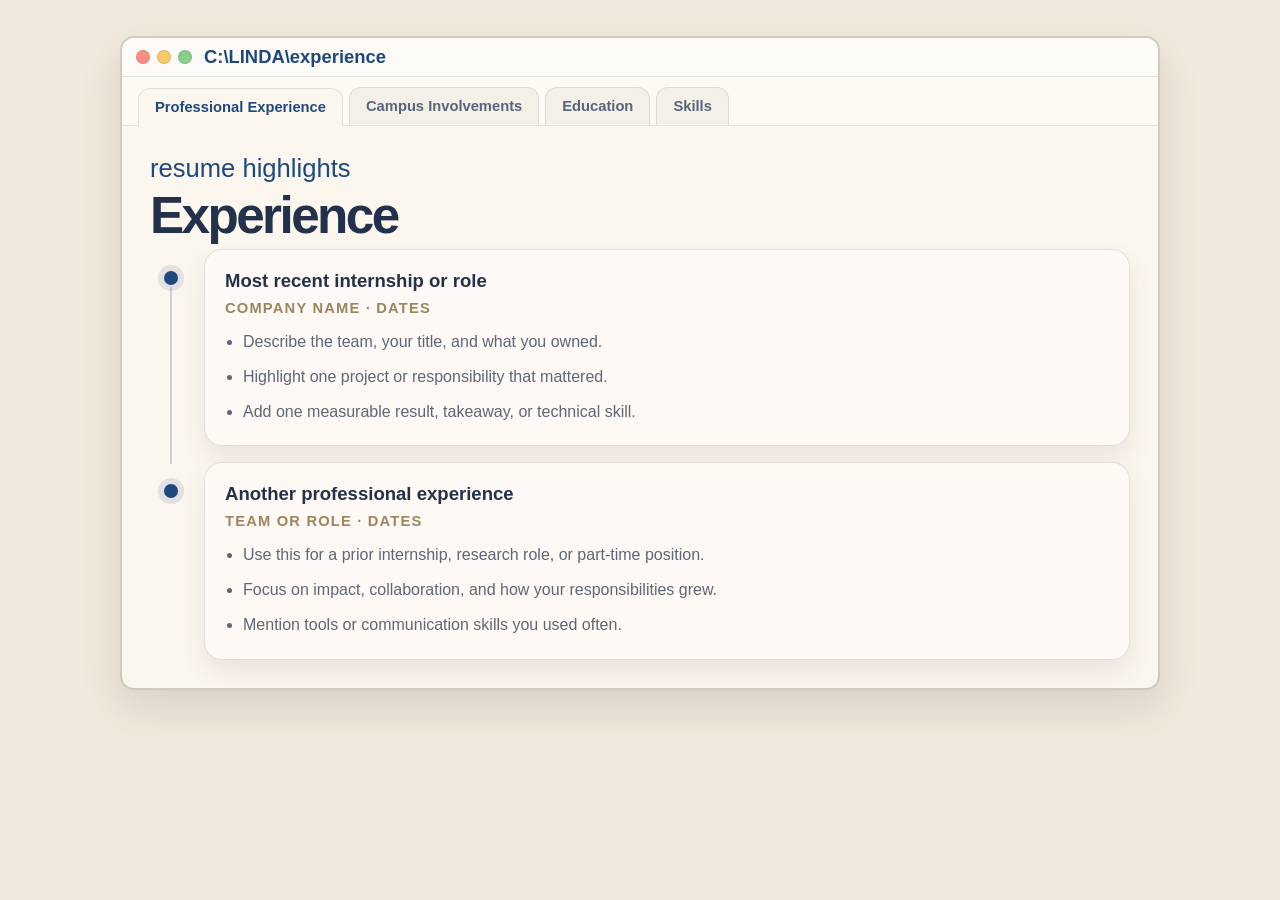
==== experience.html @ 617667ae "initial save" ====
<!DOCTYPE html>
<html lang="en">
<head>
  <meta charset="utf-8">
  <meta name="viewport" content="width=device-width, initial-scale=1">
  <title>Experience | Linda Gu</title>
  <link rel="preconnect" href="https://fonts.googleapis.com">
  <link rel="preconnect" href="https://fonts.gstatic.com" crossorigin>
  <link href="https://fonts.googleapis.com/css2?family=Caveat:wght@500;700&display=swap" rel="stylesheet">
  <link rel="stylesheet" href="fontawesome/css/fontawesome-all.min.css">
  <link rel="stylesheet" href="site.css">
</head>
<body>
  <main class="subpage">
    <div class="page-wrap">
      <section class="content-window">
        <header class="content-head">
          <div class="content-path">
            <div class="window-controls">
              <a class="control-link" href="index.html" aria-label="Close Experience window"><span class="control close"></span></a>
              <span class="control minimize" aria-hidden="true"></span>
              <span class="control maximize" aria-hidden="true"></span>
            </div>
            <span class="window-path">C:\LINDA\experience</span>
          </div>
        </header>
        <div class="tab-strip" role="tablist" aria-label="Experience sections">
          <button class="tab-button is-active" type="button" role="tab" aria-selected="true" aria-controls="tab-experience" id="tab-button-experience" data-tab-target="tab-experience">Professional Experience</button>
          <button class="tab-button" type="button" role="tab" aria-selected="false" aria-controls="tab-leadership" id="tab-button-leadership" data-tab-target="tab-leadership">Campus Involvements</button>
          <button class="tab-button" type="button" role="tab" aria-selected="false" aria-controls="tab-education" id="tab-button-education" data-tab-target="tab-education">Education</button>
          <button class="tab-button" type="button" role="tab" aria-selected="false" aria-controls="tab-skills" id="tab-button-skills" data-tab-target="tab-skills">Skills</button>
        </div>
        <div class="content-body">
          <p class="section-kicker">resume highlights</p>
          <h1 class="page-title">Experience</h1>
          <div class="tab-panels">
            <section class="tab-panel is-active" id="tab-experience" role="tabpanel" aria-labelledby="tab-button-experience">
              <div class="timeline-layout">
                <article class="timeline-entry">
                  <div class="timeline-rail">
                    <span class="timeline-dot"></span>
                    <span class="timeline-line"></span>
                  </div>
                  <div class="timeline-content resume-card">
                    <h2 class="card-title">Most recent internship or role</h2>
                    <p class="card-meta">COMPANY NAME · DATES</p>
                    <ul class="bullet-list">
                      <li>Describe the team, your title, and what you owned.</li>
                      <li>Highlight one project or responsibility that mattered.</li>
                      <li>Add one measurable result, takeaway, or technical skill.</li>
                    </ul>
                  </div>
                </article>
                <article class="timeline-entry">
                  <div class="timeline-rail">
                    <span class="timeline-dot"></span>
                  </div>
                  <div class="timeline-content resume-card">
                    <h2 class="card-title">Another professional experience</h2>
                    <p class="card-meta">TEAM OR ROLE · DATES</p>
                    <ul class="bullet-list">
                      <li>Use this for a prior internship, research role, or part-time position.</li>
                      <li>Focus on impact, collaboration, and how your responsibilities grew.</li>
                      <li>Mention tools or communication skills you used often.</li>
                    </ul>
                  </div>
                </article>
              </div>
            </section>

            <section class="tab-panel" id="tab-leadership" role="tabpanel" aria-labelledby="tab-button-leadership" hidden>
              <div class="timeline-layout">
                <article class="timeline-entry">
                  <div class="timeline-rail">
                    <span class="timeline-dot"></span>
                    <span class="timeline-line"></span>
                  </div>
                  <div class="timeline-content resume-card">
                    <h2 class="card-title">Campus involvement or leadership</h2>
                    <p class="card-meta">ORGANIZATION · DATES</p>
                    <ul class="bullet-list">
                      <li>Show how you contributed outside of the classroom.</li>
                      <li>Mention communication, planning, or collaboration.</li>
                      <li>Include leadership if you owned a process or project.</li>
                    </ul>
                  </div>
                </article>
                <article class="timeline-entry">
                  <div class="timeline-rail">
                    <span class="timeline-dot"></span>
                  </div>
                  <div class="timeline-content resume-card">
                    <h2 class="card-title">Community or team contribution</h2>
                    <p class="card-meta">GROUP OR INITIATIVE · DATES</p>
                    <ul class="bullet-list">
                      <li>Add another organization, committee, club, or volunteer role here.</li>
                      <li>Use the bullets to show initiative and people skills.</li>
                    </ul>
                  </div>
                </article>
              </div>
            </section>

            <section class="tab-panel" id="tab-education" role="tabpanel" aria-labelledby="tab-button-education" hidden>
              <div class="education-layout">
                <article class="resume-card education-main">
                  <img class="education-icon books-icon" src="assets/sticker-books.png" alt="">
                  <div>
                    <h2 class="card-title">Education</h2>
                    <p class="card-meta">SCHOOL · DEGREE · YEAR</p>
                    <p>Add your school, degree, graduation year, GPA if you want it shown, and any academic honors or concentrations.</p>
                  </div>
                </article>
                <article class="resume-card education-main">
                  <img class="education-icon snoopy-icon" src="assets/sticker-snoopy.png" alt="">
                  <div>
                    <h2 class="card-title">Classes I liked</h2>
                    <p class="card-meta">COURSEWORK</p>
                    <p>Use this section for courses that reflect your interests best, like data analytics, machine learning, finance, statistics, web development, or visualization.</p>
                  </div>
                </article>
              </div>
            </section>

            <section class="tab-panel" id="tab-skills" role="tabpanel" aria-labelledby="tab-button-skills" hidden>
              <div class="card-grid single-tab-grid skills-grid">
                <article class="resume-card">
                  <h2 class="card-title">Data &amp; Analytics</h2>
                  <p class="card-meta">ANALYSIS + BI</p>
                  <div class="pill-row">
                    <span class="pill">Python</span>
                    <span class="pill">SQL</span>
                    <span class="pill">Tableau</span>
                    <span class="pill">Power BI</span>
                  </div>
                </article>
                <article class="resume-card">
                  <h2 class="card-title">Finance &amp; Modeling</h2>
                  <p class="card-meta">BUSINESS TOOLS</p>
                  <div class="pill-row">
                    <span class="pill">Financial Modeling</span>
                    <span class="pill">Excel</span>
                  </div>
                </article>
                <article class="resume-card">
                  <h2 class="card-title">Web Development</h2>
                  <p class="card-meta">FRONTEND</p>
                  <div class="pill-row">
                    <span class="pill">HTML</span>
                    <span class="pill">CSS</span>
                    <span class="pill">Web Development</span>
                  </div>
                </article>
                <article class="resume-card">
                  <h2 class="card-title">How I use them</h2>
                  <p class="card-meta">PRACTICAL STRENGTHS</p>
                  <p>I like using technical tools to tell clearer stories with data, build polished interfaces, and make analysis easier for other people to understand.</p>
                </article>
              </div>
            </section>
          </div>
        </div>
      </section>
    </div>
  </main>

  <script>
    const tabButtons = Array.from(document.querySelectorAll(".tab-button"));
    const tabPanels = Array.from(document.querySelectorAll(".tab-panel"));

    tabButtons.forEach((button) => {
      button.addEventListener("click", () => {
        const targetId = button.dataset.tabTarget;

        tabButtons.forEach((item) => {
          const isActive = item === button;
          item.classList.toggle("is-active", isActive);
          item.setAttribute("aria-selected", String(isActive));
        });

        tabPanels.forEach((panel) => {
          const isActive = panel.id === targetId;
          panel.classList.toggle("is-active", isActive);
          panel.hidden = !isActive;
        });
      });
    });
  </script>
</body>
</html>
---- site.css ----
:root {
  --bg: #f1e9db;
  --paper: #fbf6ee;
  --paper-soft: rgba(255, 251, 245, 0.8);
  --ink: #24314a;
  --soft-ink: #5d6777;
  --path-blue: #1f487e;
  --line: rgba(53, 64, 86, 0.14);
  --shadow: 0 18px 40px rgba(76, 72, 64, 0.14);
  --shadow-soft: 0 12px 24px rgba(76, 72, 64, 0.1);
  --radius-lg: 18px;
  --radius-md: 14px;
  --display-font: "Fields", "Avenir Next", "Trebuchet MS", sans-serif;
  --body-font: "Proxima Soft", "Avenir Next", "Nunito Sans", sans-serif;
  --script-font: var(--body-font);
}

* {
  box-sizing: border-box;
}

html,
body {
  margin: 0;
  min-height: 100%;
}

body {
  color: var(--ink);
  font-family: var(--body-font);
  background: var(--bg);
}

body.page-home {
  height: 100vh;
  overflow: hidden;
}

a {
  color: inherit;
  text-decoration: none;
}

.sr-only {
  position: absolute;
  width: 1px;
  height: 1px;
  padding: 0;
  margin: -1px;
  overflow: hidden;
  clip: rect(0, 0, 0, 0);
  white-space: nowrap;
  border: 0;
}

.desktop-shell,
.desktop-board {
  min-height: 100vh;
}

.desktop-board {
  position: relative;
  overflow: hidden;
  background:
    radial-gradient(circle at top left, rgba(255, 255, 255, 0.48), transparent 22%),
    linear-gradient(180deg, rgba(255, 255, 255, 0.18), rgba(255, 255, 255, 0)),
    var(--bg);
}

.desktop-grid {
  position: absolute;
  inset: 0;
  background-image:
    linear-gradient(rgba(205, 185, 136, 0.34) 1px, transparent 1px),
    linear-gradient(90deg, rgba(205, 185, 136, 0.34) 1px, transparent 1px);
  background-size: 34px 34px;
  opacity: 0.9;
  pointer-events: none;
}

.desktop-folder {
  position: absolute;
  z-index: 2;
  display: grid;
  gap: 2px;
  justify-items: center;
  width: 122px;
  transition: transform 180ms ease;
}

.desktop-folder:hover,
.desktop-folder:focus-visible {
  transform: translateY(-6px) scale(1.01);
  outline: none;
}

.projects-folder {
  top: 11.5vh;
  left: 7vw;
}

.experience-folder {
  top: 11.5vh;
  right: 7vw;
}

.interests-folder {
  left: 9vw;
  bottom: 20vh;
}

.folder-illustration {
  width: 118px;
  height: auto;
  display: block;
  filter: drop-shadow(0 10px 15px rgba(70, 65, 57, 0.14));
}

.folder-name {
  color: var(--path-blue);
  font-family: var(--body-font);
  font-weight: 600;
  font-size: 1.1rem;
  line-height: 1;
}

.hero-window {
  position: absolute;
  top: 49%;
  left: 50%;
  z-index: 3;
  width: min(690px, calc(100vw - 300px));
  transform: translate(-50%, -54%);
  border: 2px solid rgba(93, 90, 78, 0.36);
  border-radius: 14px;
  background: var(--paper);
  box-shadow: var(--shadow);
}

.window-bar {
  display: flex;
  align-items: center;
  gap: 12px;
  padding: 10px 14px;
  border-bottom: 1px solid rgba(93, 90, 78, 0.18);
}

.home-window-bar,
.content-head {
  background: rgba(255, 255, 255, 0.55);
}

.window-controls {
  display: flex;
  align-items: center;
  gap: 7px;
}

.control {
  width: 14px;
  height: 14px;
  border-radius: 50%;
  border: 1px solid rgba(83, 79, 71, 0.18);
  display: inline-block;
}

.control.close {
  background: #ff8d83;
}

.control.minimize {
  background: #f7cb69;
}

.control.maximize {
  background: #88cf8a;
}

.control-link {
  line-height: 0;
}

.window-path,
.section-kicker {
  color: var(--path-blue);
  font-family: var(--body-font);
}

.window-path {
  flex: 1;
  font-size: 1.15rem;
  line-height: 1;
  font-weight: 700;
}

.hero-window-body {
  display: grid;
  grid-template-columns: 168px 1fr;
  gap: 28px;
  align-items: center;
  padding: 28px 32px 30px;
}

.profile-photo-art {
  width: 138px;
  height: 138px;
  border-radius: 50%;
  border: 3px solid rgba(70, 64, 55, 0.12);
  overflow: hidden;
  box-shadow: inset 0 -18px 26px rgba(0, 0, 0, 0.06);
}

.profile-photo-art img {
  width: 100%;
  height: 100%;
  object-fit: cover;
  object-position: center 24%;
  display: block;
}

.hero-copy {
  font-family: var(--body-font);
}

.eyebrow {
  margin: 0;
  font-family: var(--body-font);
  font-size: 1.18rem;
  font-weight: 700;
  line-height: 1;
  color: var(--path-blue);
  text-transform: uppercase;
  letter-spacing: 0.14em;
}

h1,
.page-title,
.card-title {
  font-family: var(--display-font);
}

.hero-copy h1 {
  margin: 6px 0 8px;
  font-size: clamp(3.3rem, 5vw, 4.8rem);
  line-height: 0.95;
  letter-spacing: -0.06em;
}

.role-line {
  margin: 0 0 12px;
  color: #9e845d;
  font-family: var(--body-font);
  font-size: 0.98rem;
  font-weight: 700;
  letter-spacing: 0.16em;
}

.hero-text,
.card-meta,
.info-card p,
.project-card p,
.resume-card p,
.interest-card p,
.bullet-list,
.meta-note {
  font-family: var(--body-font);
}

.hero-text {
  margin: 0;
  max-width: 38ch;
  color: var(--soft-ink);
  font-size: 1rem;
  line-height: 1.72;
}

.custom-sticker {
  display: block;
  max-width: 100%;
  max-height: 100%;
  object-fit: contain;
  pointer-events: none;
  filter: drop-shadow(0 10px 16px rgba(62, 58, 49, 0.12));
}

.sticker-hover {
  position: absolute;
  z-index: 1;
  transition: transform 180ms ease, filter 180ms ease;
}

.sticker-hover::before,
.sticker-hover::after {
  content: "✦";
  position: absolute;
  color: rgba(255, 190, 218, 0.9);
  font-size: 0.95rem;
  opacity: 0;
  transform: scale(0.6);
  transition: opacity 180ms ease, transform 180ms ease;
  pointer-events: none;
}

.sticker-hover::before {
  top: -8px;
  right: 10px;
}

.sticker-hover::after {
  bottom: -8px;
  left: 8px;
}

.sticker-hover:hover {
  transform: translateY(-5px) rotate(3deg);
  filter: drop-shadow(0 14px 20px rgba(77, 71, 58, 0.16));
}

.sticker-hover:hover::before,
.sticker-hover:hover::after {
  opacity: 1;
  transform: scale(1);
}

.sticker-one {
  top: 17vh;
  left: 23vw;
  width: 90px;
  transform: rotate(-9deg);
}

.sticker-two {
  top: 19vh;
  right: 18vw;
  width: 76px;
  transform: rotate(7deg);
}

.sticker-three {
  bottom: 19vh;
  right: 15vw;
  width: 88px;
  transform: rotate(-8deg);
}

.sticker-four {
  top: 12vh;
  right: 23vw;
  width: 82px;
  transform: rotate(10deg);
}

.sticker-five {
  bottom: 13vh;
  left: 22vw;
  width: 92px;
  transform: rotate(6deg);
}

.sticker-six {
  top: 28vh;
  left: 8vw;
  width: 78px;
  transform: rotate(-10deg);
}

.desktop-dock {
  position: absolute;
  left: 50%;
  bottom: 7vh;
  z-index: 4;
  transform: translateX(-50%);
  display: flex;
  align-items: center;
  justify-content: center;
  gap: 14px;
  padding: 12px 14px;
  border: 1px solid rgba(255, 255, 255, 0.5);
  border-radius: 26px;
  background: rgba(255, 255, 255, 0.42);
  backdrop-filter: blur(16px);
  box-shadow: 0 18px 28px rgba(75, 71, 64, 0.12);
}

.dock-app {
  display: grid;
  place-items: center;
  width: 78px;
  height: 78px;
  transition: transform 180ms ease;
}

.dock-app:hover,
.dock-app:focus-visible {
  transform: translateY(-6px);
  outline: none;
}

.app-tile {
  width: 62px;
  height: 62px;
  border-radius: 18px;
  display: grid;
  place-items: center;
  overflow: hidden;
  box-shadow: var(--shadow-soft);
}

.app-tile img {
  width: 100%;
  height: 100%;
  object-fit: cover;
  display: block;
}

.subpage {
  min-height: 100vh;
  padding: 36px 18px 42px;
  background: var(--bg);
}

.page-wrap {
  width: min(1040px, 100%);
  margin: 0 auto;
}

.content-window {
  border: 2px solid rgba(93, 90, 78, 0.28);
  border-radius: 14px;
  overflow: hidden;
  background: var(--paper);
  box-shadow: var(--shadow);
}

.content-head {
  display: flex;
  align-items: center;
  gap: 12px;
  padding: 10px 14px;
  border-bottom: 1px solid rgba(93, 90, 78, 0.16);
}

.content-path {
  display: flex;
  align-items: center;
  gap: 12px;
  width: 100%;
}

.content-body {
  padding: 28px;
}

.section-kicker {
  margin: 0 0 8px;
  font-size: 1.6rem;
}

.page-title {
  margin: 0;
  color: var(--ink);
  font-size: clamp(2.4rem, 4vw, 4rem);
  line-height: 0.96;
  letter-spacing: -0.05em;
}

.intro-row,
.resume-layout,
.card-grid {
  display: grid;
  grid-template-columns: repeat(2, minmax(0, 1fr));
  gap: 18px;
  margin-top: 20px;
}

.tab-strip {
  display: flex;
  flex-wrap: wrap;
  align-items: flex-end;
  gap: 6px;
  padding: 10px 16px 0;
  background: rgba(255, 255, 255, 0.3);
  border-bottom: 1px solid rgba(93, 90, 78, 0.14);
}

.tab-button {
  position: relative;
  border: 1px solid rgba(53, 64, 86, 0.12);
  border-bottom: 0;
  border-radius: 12px 12px 0 0;
  background: rgba(243, 239, 232, 0.92);
  color: #56657c;
  font-family: var(--body-font);
  font-size: 0.92rem;
  font-weight: 700;
  padding: 10px 16px 11px;
  cursor: pointer;
  transition: background 160ms ease, color 160ms ease, transform 160ms ease, box-shadow 160ms ease;
  box-shadow: 0 -1px 0 rgba(255, 255, 255, 0.38) inset;
}

.tab-button:hover,
.tab-button:focus-visible {
  background: rgba(255, 255, 255, 0.95);
  color: var(--path-blue);
  outline: none;
}

.tab-button.is-active {
  background: var(--paper);
  color: var(--path-blue);
  transform: translateY(1px);
  box-shadow: 0 -1px 0 rgba(255, 255, 255, 0.78) inset;
  z-index: 1;
}

.tab-button.is-active::after {
  content: "";
  position: absolute;
  left: 0;
  right: 0;
  bottom: -1px;
  height: 2px;
  background: var(--paper);
}

.tab-panel[hidden] {
  display: none;
}

.single-tab-grid {
  margin-top: 8px;
}

.timeline-layout {
  display: grid;
  gap: 16px;
  margin-top: 8px;
}

.timeline-entry {
  display: grid;
  grid-template-columns: 42px 1fr;
  gap: 12px;
  align-items: stretch;
}

.timeline-rail {
  position: relative;
  display: flex;
  justify-content: center;
}

.timeline-dot {
  width: 14px;
  height: 14px;
  border-radius: 50%;
  background: var(--path-blue);
  box-shadow: 0 0 0 6px rgba(31, 72, 126, 0.12);
  margin-top: 22px;
  z-index: 1;
}

.timeline-line {
  position: absolute;
  top: 38px;
  bottom: -18px;
  width: 2px;
  background: rgba(31, 72, 126, 0.22);
}

.timeline-content {
  min-height: 100%;
}

.education-layout {
  display: grid;
  gap: 18px;
  margin-top: 8px;
}

.education-main {
  display: grid;
  grid-template-columns: 118px 1fr;
  gap: 18px;
  align-items: center;
}

.education-icon {
  width: 100%;
  height: auto;
  object-fit: contain;
}

.books-icon {
  max-width: 110px;
}

.snoopy-icon {
  max-width: 92px;
}

.skills-grid {
  grid-template-columns: repeat(2, minmax(0, 1fr));
}

.project-card-decorated {
  position: relative;
  overflow: hidden;
}

.project-corner-icon {
  position: absolute;
  right: 14px;
  bottom: 14px;
  object-fit: contain;
  opacity: 0.95;
  transition: transform 160ms ease, filter 160ms ease;
  pointer-events: none;
}

.project-card-decorated:hover .project-corner-icon {
  transform: translateY(-3px) rotate(4deg);
  filter: drop-shadow(0 8px 10px rgba(81, 73, 60, 0.16));
}

.icon-dice {
  width: 58px;
}

.icon-basketball {
  width: 62px;
}

.icon-money {
  width: 88px;
  right: 10px;
  bottom: 10px;
}

.info-card,
.project-card,
.resume-card,
.interest-card,
.project-card1,
.project-card2 {
  padding: 20px;
  border: 1px solid var(--line);
  border-radius: var(--radius-lg);
  background: var(--paper-soft);
  box-shadow: var(--shadow-soft);
}

.project-card1,
.project-card2 {
  background: var(--paper-soft);
}

.card-title {
  margin: 0 0 8px;
  font-size: 1.16rem;
}

.card-meta {
  margin: 0 0 12px;
  color: #9c855f;
  font-size: 0.92rem;
  font-weight: 700;
  letter-spacing: 0.08em;
}

.pill-row {
  display: flex;
  flex-wrap: wrap;
  gap: 10px;
  margin-top: 14px;
}

.pill,
.meta-note {
  font-family: var(--body-font);
}

.pill {
  display: inline-flex;
  align-items: center;
  padding: 8px 12px;
  border-radius: 999px;
  background: rgba(255, 255, 255, 0.66);
  border: 1px solid rgba(86, 78, 67, 0.12);
  font-size: 1.15rem;
}

.bullet-list {
  margin: 12px 0 0;
  padding-left: 18px;
  color: var(--soft-ink);
  line-height: 1.7;
}

.bullet-list li + li {
  margin-top: 8px;
}

.meta-note {
  margin: 18px 0 0;
  color: var(--path-blue);
  font-size: 1.35rem;
}

@media (max-width: 980px) {
  body.page-home {
    height: auto;
    overflow: auto;
  }

  .desktop-board {
    min-height: 980px;
    padding: 24px 16px 132px;
    display: grid;
    gap: 18px;
    justify-items: center;
  }

  .desktop-folder,
  .projects-folder,
  .experience-folder,
  .interests-folder {
    position: static;
  }

  .hero-window {
    position: static;
    width: min(720px, 100%);
    transform: none;
  }

  .hero-window-body,
  .intro-row,
  .resume-layout,
  .card-grid {
    grid-template-columns: 1fr;
  }

  .desktop-dock {
    position: static;
    transform: none;
  }

  .launch-window,
  .sticker-hover {
    display: none;
  }

  .education-main,
  .skills-grid,
  .timeline-entry {
    grid-template-columns: 1fr;
  }

  .timeline-rail {
    display: none;
  }
}

@media (max-width: 640px) {
  .hero-window-body,
  .content-body {
    padding: 20px;
  }

  .hero-window-body {
    gap: 18px;
  }

  .hero-copy h1 {
    font-size: 2.8rem;
  }

  .window-path {
    font-size: 1.1rem;
  }

  .desktop-dock {
    gap: 10px;
    padding: 12px;
  }

  .dock-app {
    width: 68px;
    height: 68px;
  }

  .app-tile {
    width: 54px;
    height: 54px;
  }
}
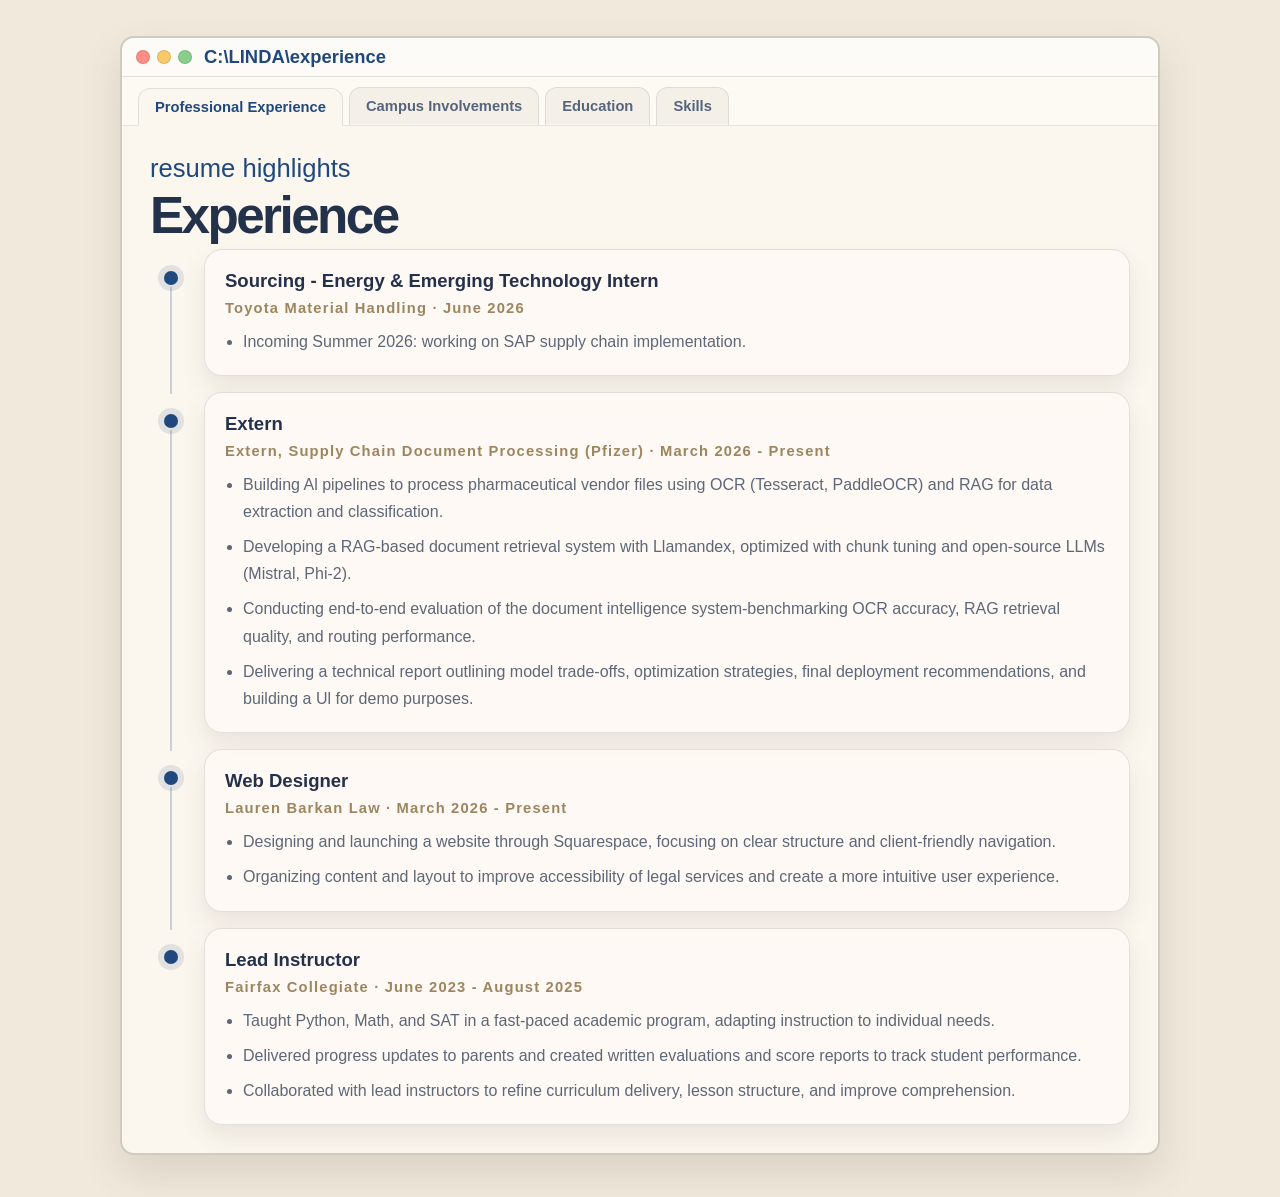
==== commit 6ab2404e: "final" ====
--- a/experience.html
+++ b/experience.html
@@ -4,6 +4,7 @@
   <meta charset="utf-8">
   <meta name="viewport" content="width=device-width, initial-scale=1">
   <title>Experience | Linda Gu</title>
+  <link rel="icon" type="image/png" href="assets/favicon-cards.png">
   <link rel="preconnect" href="https://fonts.googleapis.com">
   <link rel="preconnect" href="https://fonts.gstatic.com" crossorigin>
   <link href="https://fonts.googleapis.com/css2?family=Caveat:wght@500;700&display=swap" rel="stylesheet">
@@ -42,26 +43,53 @@
                     <span class="timeline-line"></span>
                   </div>
                   <div class="timeline-content resume-card">
-                    <h2 class="card-title">Most recent internship or role</h2>
-                    <p class="card-meta">COMPANY NAME · DATES</p>
-                    <ul class="bullet-list">
-                      <li>Describe the team, your title, and what you owned.</li>
-                      <li>Highlight one project or responsibility that mattered.</li>
-                      <li>Add one measurable result, takeaway, or technical skill.</li>
-                    </ul>
-                  </div>
-                </article>
-                <article class="timeline-entry">
-                  <div class="timeline-rail">
-                    <span class="timeline-dot"></span>
-                  </div>
-                  <div class="timeline-content resume-card">
-                    <h2 class="card-title">Another professional experience</h2>
-                    <p class="card-meta">TEAM OR ROLE · DATES</p>
-                    <ul class="bullet-list">
-                      <li>Use this for a prior internship, research role, or part-time position.</li>
-                      <li>Focus on impact, collaboration, and how your responsibilities grew.</li>
-                      <li>Mention tools or communication skills you used often.</li>
+                    <h2 class="card-title">Sourcing - Energy & Emerging Technology Intern</h2>
+                    <p class="card-meta"> Toyota Material Handling · June 2026</p>
+                    <ul class="bullet-list">
+                    <li>Incoming Summer 2026: working on SAP supply chain implementation.</li></ul>
+                  </div>
+                </article>
+                <article class="timeline-entry">
+                  <div class="timeline-rail">
+                    <span class="timeline-dot"></span>
+                    <span class="timeline-line"></span>
+                  </div>
+                  <div class="timeline-content resume-card">
+                    <h2 class="card-title">Extern</h2>
+                    <p class="card-meta">Extern, Supply Chain Document Processing (Pfizer) · March 2026 - Present</p>
+                    <ul class="bullet-list">
+                      <li>Building Al pipelines to process pharmaceutical vendor files using OCR (Tesseract, PaddleOCR) and RAG for data extraction and classification.</li>
+                      <li>Developing a RAG-based document retrieval system with Llamandex, optimized with chunk tuning and open-source LLMs (Mistral, Phi-2).</li>
+                      <li>Conducting end-to-end evaluation of the document intelligence system-benchmarking OCR accuracy, RAG retrieval quality, and routing performance. </li>
+                      <li>Delivering a technical report outlining model trade-offs, optimization strategies, final deployment recommendations, and building a Ul for demo purposes.</li>
+                    </ul>
+                  </div>
+                </article>
+                <article class="timeline-entry">
+                  <div class="timeline-rail">
+                    <span class="timeline-dot"></span>
+                    <span class="timeline-line"></span>
+                  </div>
+                  <div class="timeline-content resume-card">
+                    <h2 class="card-title">Web Designer</h2>
+                    <p class="card-meta">Lauren Barkan Law · March 2026 - Present</p>
+                    <ul class="bullet-list">
+                      <li>Designing and launching a website through Squarespace, focusing on clear structure and client-friendly navigation.</li>
+                      <li>Organizing content and layout to improve accessibility of legal services and create a more intuitive user experience.</li>
+                    </ul>
+                  </div>
+                </article>
+                <article class="timeline-entry">
+                  <div class="timeline-rail">
+                    <span class="timeline-dot"></span>
+                  </div>
+                  <div class="timeline-content resume-card">
+                    <h2 class="card-title">Lead Instructor</h2>
+                    <p class="card-meta">Fairfax Collegiate · June 2023 - August 2025</p>
+                    <ul class="bullet-list">
+                      <li>Taught Python, Math, and SAT in a fast-paced academic program, adapting instruction to individual needs.</li>
+                      <li>Delivered progress updates to parents and created written evaluations and score reports to track student performance.</li>
+                      <li>Collaborated with lead instructors to refine curriculum delivery, lesson structure, and improve comprehension.</li>                 
                     </ul>
                   </div>
                 </article>
@@ -76,25 +104,56 @@
                     <span class="timeline-line"></span>
                   </div>
                   <div class="timeline-content resume-card">
-                    <h2 class="card-title">Campus involvement or leadership</h2>
-                    <p class="card-meta">ORGANIZATION · DATES</p>
-                    <ul class="bullet-list">
-                      <li>Show how you contributed outside of the classroom.</li>
-                      <li>Mention communication, planning, or collaboration.</li>
-                      <li>Include leadership if you owned a process or project.</li>
-                    </ul>
-                  </div>
-                </article>
-                <article class="timeline-entry">
-                  <div class="timeline-rail">
-                    <span class="timeline-dot"></span>
-                  </div>
-                  <div class="timeline-content resume-card">
-                    <h2 class="card-title">Community or team contribution</h2>
-                    <p class="card-meta">GROUP OR INITIATIVE · DATES</p>
-                    <ul class="bullet-list">
-                      <li>Add another organization, committee, club, or volunteer role here.</li>
-                      <li>Use the bullets to show initiative and people skills.</li>
+                    <h2 class="card-title">Member</h2>
+                    <p class="card-meta">Kappa Theta Pi Professional Technology Fraternity · February 2026 - Present</p>
+                    <ul class="bullet-list">
+                      <li>Completing New Member Education curriculum covering Frontend, Backend, ML, Data Science, and Tech Consulting.</li>
+                    </ul>
+                  </div>
+                </article>
+                <article class="timeline-entry">
+                  <div class="timeline-rail">
+                    <span class="timeline-dot"></span>
+                    <span class="timeline-line"></span>
+                  </div>
+                  <div class="timeline-content resume-card">
+                    <h2 class="card-title">Analyst</h2>
+                    <p class="card-meta">Cornell Investments Club · February 2025 - Present</p>
+                    <ul class="bullet-list">
+                      <li>Performed comparable company analysis and Discounted Cash Flow modeling to estimate implied share prices.</li>
+                      <li>Analyzed sector-level market trends, industry dynamics, and key performance drivers across TMT and Healthcare.</li>
+                      <li>Delivered 6+ data-driven pitches using industry-standard financial data platforms across IB, VC, and S&T.</li>
+                    </ul>
+                  </div>
+                </article>
+                <article class="timeline-entry">
+                  <div class="timeline-rail">
+                    <span class="timeline-dot"></span>
+                    <span class="timeline-line"></span>
+                  </div>
+                  <div class="timeline-content resume-card">
+                    <h2 class="card-title">Full Team Administrative Lead</h2>
+                    <p class="card-meta">Cornell University Autonomous Underwater Vehicles Project Team · October 2024 - Present</p>
+                    <ul class="bullet-list">
+                      <li>Raised $6,500+ in one month by maintaining sponsor relations and actively engaging 200+ potential sponsors.</li>
+                      <li>Coordinated cross-team logistics and procurement processes to support project timelines and resource allocation.</li>
+                      <li>Managed team financial operations for 50+ members, approving transactions and creating mid-year projections.</li>
+                    </ul>
+                  </div>
+                </article>
+                <article class="timeline-entry">
+                  <div class="timeline-rail">
+                    <span class="timeline-dot"></span>
+                  </div>
+                  <div class="timeline-content resume-card">
+                    <h2 class="card-title">Undergraduate Researcher</h2>
+                    <p class="card-meta">Cornell University Department of Systems Engineering · Jan 2025 - June 2025</p>
+                    <ul class="bullet-list">
+                      <li>Applied Bayesian modeling techniques to estimate and predict urban carbon emissions under imperfect data.</li>
+                      <li>Aggregated and analyzed 1,000,000 data points using histograms and QQ plots to identify seasonal trends.</li>
+                      <li>Collaborated with faculty and PhD students to refine statistical methodology and ensure clarity in research paper.</li>
+
+
                     </ul>
                   </div>
                 </article>
@@ -104,20 +163,20 @@
             <section class="tab-panel" id="tab-education" role="tabpanel" aria-labelledby="tab-button-education" hidden>
               <div class="education-layout">
                 <article class="resume-card education-main">
-                  <img class="education-icon books-icon" src="assets/sticker-books.png" alt="">
+                  <img class="education-icon books-icon" src="assets/sticker-paper-stack.png" alt="">
                   <div>
                     <h2 class="card-title">Education</h2>
-                    <p class="card-meta">SCHOOL · DEGREE · YEAR</p>
-                    <p>Add your school, degree, graduation year, GPA if you want it shown, and any academic honors or concentrations.</p>
-                  </div>
-                </article>
-                <article class="resume-card education-main">
-                  <img class="education-icon snoopy-icon" src="assets/sticker-snoopy.png" alt="">
-                  <div>
+                    <p class="card-meta">Cornell University · B.S. Operations Research and Information Engineering · 2028</p>
+                    <p>Currently in my second year at Cornell pursing a major in Operations Research and Information Engineering and a minor in Business with a cummulative GPA of 3.74/4.0.</p>
+                  </div>
+                </article>
+                <article class="resume-card education-main education-photo-card">
+                    <img class="education-inline-icon" src="assets/sticker-book-single.png" alt="">
+                    <div>
                     <h2 class="card-title">Classes I liked</h2>
-                    <p class="card-meta">COURSEWORK</p>
-                    <p>Use this section for courses that reflect your interests best, like data analytics, machine learning, finance, statistics, web development, or visualization.</p>
-                  </div>
+                    <p class="card-meta">Relevant Coursework</p>
+                    <p>Optimization, Object Oriented Programming and Data Structures, Practical Tools for Operations Research, Machine Learning and Data Science, Linear Algebra, Probability and Statistics, and Multivariable Calculus.</p>
+                    </div>
                 </article>
               </div>
             </section>
@@ -125,37 +184,40 @@
             <section class="tab-panel" id="tab-skills" role="tabpanel" aria-labelledby="tab-button-skills" hidden>
               <div class="card-grid single-tab-grid skills-grid">
                 <article class="resume-card">
-                  <h2 class="card-title">Data &amp; Analytics</h2>
-                  <p class="card-meta">ANALYSIS + BI</p>
+                  <h2 class="card-title">Languages</h2>
+                  <p class="card-meta">MY TOOLBOX</p>
                   <div class="pill-row">
                     <span class="pill">Python</span>
                     <span class="pill">SQL</span>
-                    <span class="pill">Tableau</span>
-                    <span class="pill">Power BI</span>
+                    <span class="pill">Java</span>
+                    <span class="pill">HTML/CSS</span>
                   </div>
                 </article>
                 <article class="resume-card">
                   <h2 class="card-title">Finance &amp; Modeling</h2>
-                  <p class="card-meta">BUSINESS TOOLS</p>
+                  <p class="card-meta">FOR OPS</p>
                   <div class="pill-row">
                     <span class="pill">Financial Modeling</span>
+                    <span class="pill">Powerpoint</span>
                     <span class="pill">Excel</span>
                   </div>
                 </article>
                 <article class="resume-card">
-                  <h2 class="card-title">Web Development</h2>
-                  <p class="card-meta">FRONTEND</p>
+                  <h2 class="card-title">Data Analysis</h2>
+                  <p class="card-meta">FOR DATA</p>
                   <div class="pill-row">
-                    <span class="pill">HTML</span>
-                    <span class="pill">CSS</span>
-                    <span class="pill">Web Development</span>
-                  </div>
-                </article>
-                <article class="resume-card">
-                  <h2 class="card-title">How I use them</h2>
-                  <p class="card-meta">PRACTICAL STRENGTHS</p>
-                  <p>I like using technical tools to tell clearer stories with data, build polished interfaces, and make analysis easier for other people to understand.</p>
-                </article>
+                    <span class="pill">PowerBI</span>
+                    <span class="pill">Tableau</span>
+                  </div>
+                </article>
+                <article class="resume-card">
+                  <h2 class="card-title">Tools</h2>
+                  <p class="card-meta">WHERE I BUILD</p>
+                   <div class="pill-row">
+                  <span class="pill">Git</span>
+                  <span class="pill">Jupyter</span>
+                  <span class="pill">VS Code</span>
+                  </div>
               </div>
             </section>
           </div>
--- a/site.css
+++ b/site.css
@@ -323,45 +323,87 @@
 }
 
 .sticker-one {
-  top: 17vh;
-  left: 23vw;
-  width: 90px;
-  transform: rotate(-9deg);
+  top: 18vh;
+  left: 18vw;
+  width: 82px;
+  transform: rotate(-11deg);
 }
 
 .sticker-two {
-  top: 19vh;
+  top: 20vh;
   right: 18vw;
+  width: 60px;
+  transform: rotate(9deg);
+}
+
+.sticker-three {
+  bottom: 23vh;
+  left: 21vw;
+  width: 70px;
+  transform: rotate(-7deg);
+}
+
+.sticker-four {
+  top: 14vh;
+  right: 28vw;
+  width: 74px;
+  transform: rotate(8deg);
+}
+
+.sticker-five {
+  bottom: 22vh;
+  right: 18vw;
+  width: 80px;
+  transform: rotate(7deg);
+}
+
+.sticker-six {
+  top: 35vh;
+  left: 7vw;
+  width: 64px;
+  transform: rotate(-10deg);
+}
+
+.sticker-seven {
+  top: 18vh;
+  left: 18vw;
+  width: 74px;
+  transform: rotate(13deg);
+}
+
+.sticker-eight {
+  top: 24vh;
+  right: 16vw;
+  width: 60px;
+  transform: rotate(-8deg);
+}
+
+.sticker-nine {
+  bottom: 24vh;
+  left: 21vw;
+  width: 62px;
+  transform: rotate(9deg);
+}
+
+.sticker-ten {
+  top: 18vh;
+  right: 20vw;
+  width: 68px;
+  transform: rotate(-12deg);
+}
+
+.sticker-eleven {
+  bottom: 22vh;
+  right: 17vw;
   width: 76px;
-  transform: rotate(7deg);
-}
-
-.sticker-three {
-  bottom: 19vh;
-  right: 15vw;
-  width: 88px;
-  transform: rotate(-8deg);
-}
-
-.sticker-four {
-  top: 12vh;
-  right: 23vw;
-  width: 82px;
-  transform: rotate(10deg);
-}
-
-.sticker-five {
-  bottom: 13vh;
-  left: 22vw;
-  width: 92px;
-  transform: rotate(6deg);
-}
-
-.sticker-six {
-  top: 28vh;
-  left: 8vw;
-  width: 78px;
-  transform: rotate(-10deg);
+  transform: rotate(4deg);
+}
+
+.sticker-twelve {
+  top: 33vh;
+  left: 6vw;
+  width: 62px;
+  transform: rotate(-11deg);
 }
 
 .desktop-dock {
@@ -579,11 +621,19 @@
   margin-top: 8px;
 }
 
+.education-layout .resume-card {
+  min-height: 188px;
+}
+
 .education-main {
   display: grid;
   grid-template-columns: 118px 1fr;
   gap: 18px;
   align-items: center;
+}
+
+.education-photo-card {
+  grid-template-columns: 118px 1fr;
 }
 
 .education-icon {
@@ -593,11 +643,37 @@
 }
 
 .books-icon {
-  max-width: 110px;
+  max-width: 118px;
 }
 
 .snoopy-icon {
   max-width: 92px;
+}
+
+.education-inline-icon {
+  width: 92px;
+  height: auto;
+  justify-self: center;
+}
+
+.education-photo-wrap {
+  width: 100%;
+  height: 100%;
+  min-height: 240px;
+  border-radius: 16px;
+  overflow: hidden;
+}
+
+.education-photo {
+  width: 100%;
+  height: 100%;
+  display: block;
+  object-fit: cover;
+}
+
+.education-photo-copy {
+  display: grid;
+  align-content: center;
 }
 
 .skills-grid {
@@ -634,6 +710,12 @@
 
 .icon-money {
   width: 88px;
+  right: 10px;
+  bottom: 10px;
+}
+
+.icon-clapper {
+  width: 84px;
   right: 10px;
   bottom: 10px;
 }
@@ -689,6 +771,15 @@
   background: rgba(255, 255, 255, 0.66);
   border: 1px solid rgba(86, 78, 67, 0.12);
   font-size: 1.15rem;
+  transition: transform 160ms ease, background 160ms ease, box-shadow 160ms ease;
+}
+
+.software-pills .pill:hover,
+.software-pills .pill:focus-visible {
+  transform: translateY(-2px) scale(1.04);
+  background: rgba(255, 255, 255, 0.95);
+  box-shadow: 0 10px 16px rgba(76, 72, 64, 0.12);
+  outline: none;
 }
 
 .bullet-list {
@@ -706,6 +797,82 @@
   margin: 18px 0 0;
   color: var(--path-blue);
   font-size: 1.35rem;
+}
+
+.camera-page {
+  display: grid;
+  gap: 16px;
+}
+
+.camera-wrap {
+  display: grid;
+  place-items: center;
+}
+
+.camera-frame {
+  position: relative;
+  width: min(100%, 760px);
+  aspect-ratio: 734 / 477;
+}
+
+.camera-shell {
+  width: 100%;
+  height: 100%;
+  object-fit: contain;
+  display: block;
+}
+
+.camera-photo-stage {
+  position: absolute;
+  left: 8.5%;
+  top: 22.1%;
+  width: 57.8%;
+  height: 67.9%;
+  overflow: hidden;
+  border-radius: 6px;
+  background: white;
+}
+
+.camera-photo {
+  width: 100%;
+  height: 100%;
+  object-fit: cover;
+  display: block;
+  transform: translateX(0);
+}
+
+.camera-photo.is-sliding {
+  animation: cameraSlide 340ms ease;
+}
+
+.camera-button {
+  position: absolute;
+  left: 66.6%;
+  top: 66.2%;
+  width: 10%;
+  height: 12%;
+  border: 0;
+  background: transparent;
+  cursor: pointer;
+}
+
+.camera-note {
+  margin: 0;
+  text-align: center;
+  color: var(--path-blue);
+  font-family: var(--body-font);
+  font-size: 0.95rem;
+}
+
+@keyframes cameraSlide {
+  from {
+    opacity: 0.3;
+    transform: translateX(24px);
+  }
+  to {
+    opacity: 1;
+    transform: translateX(0);
+  }
 }
 
 @media (max-width: 980px) {
